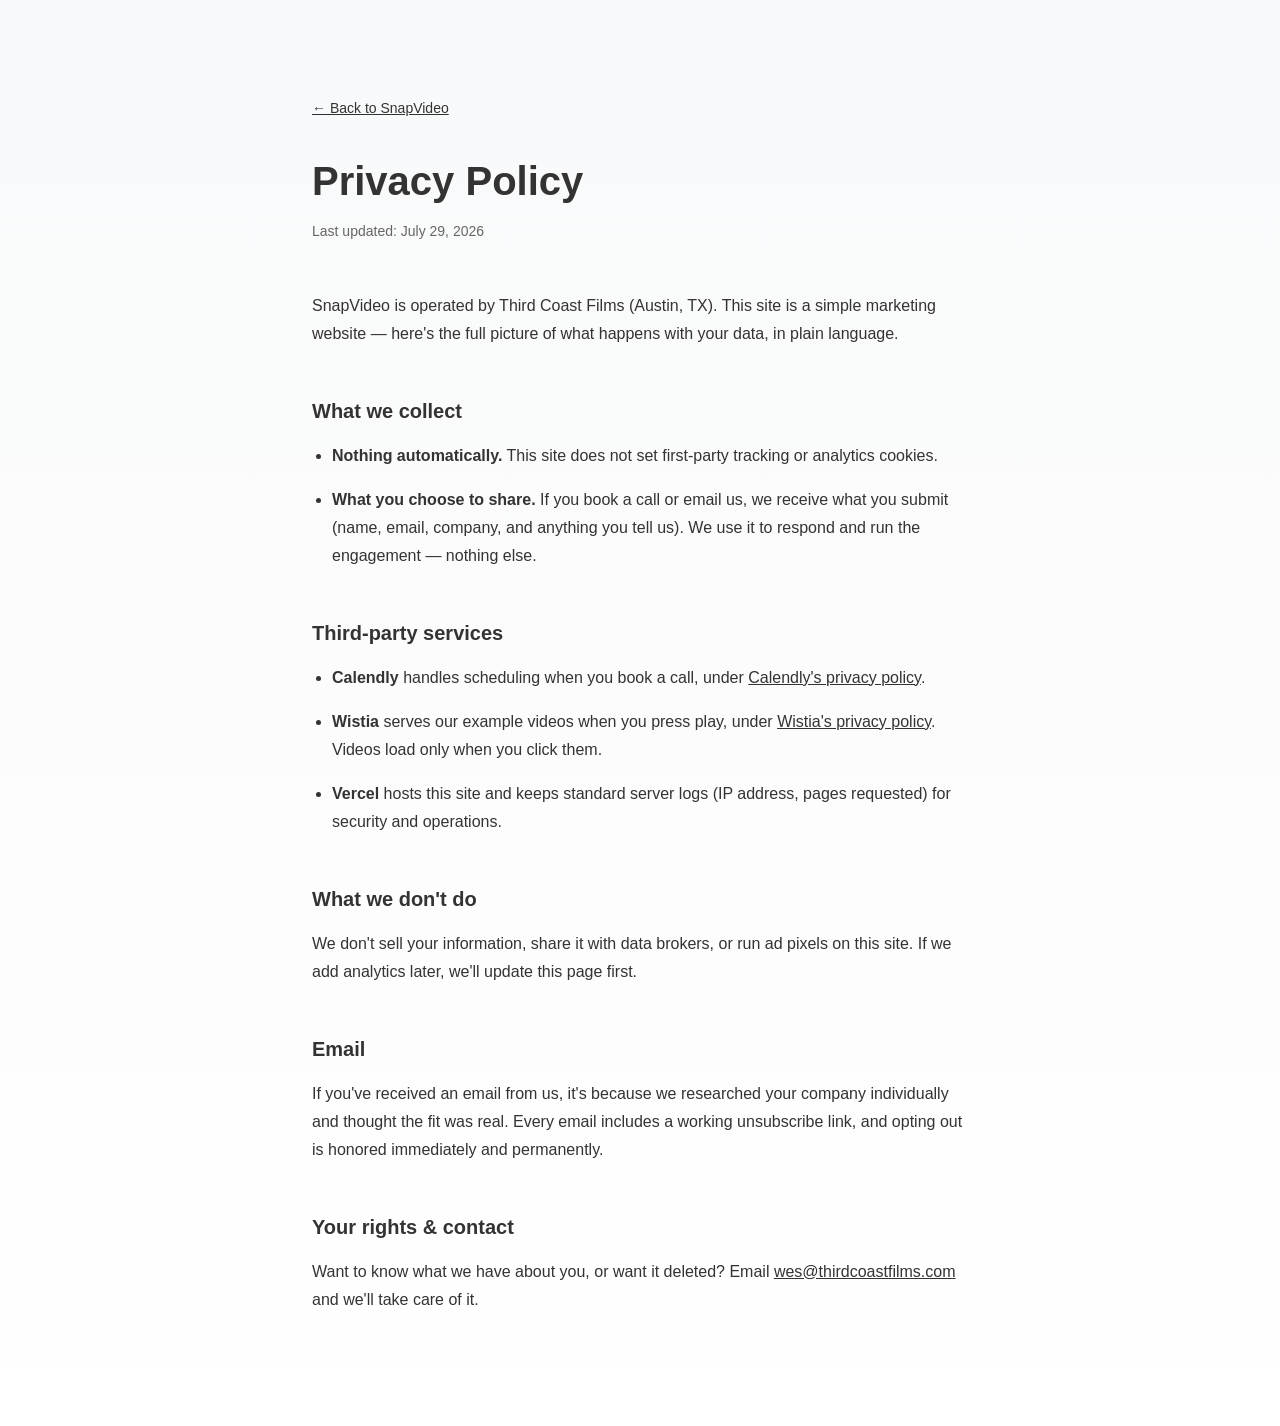
==== privacy.html @ 105d9a98 "Week-2: hero proof, poster-grid examples, pricing architecture, legal pages - Hero: new headline ('T" ====
<!DOCTYPE html>
<html lang="en">
<head>
  <meta charset="UTF-8">
  <meta name="viewport" content="width=device-width, initial-scale=1.0">
  <title>Privacy Policy — SnapVideo</title>
  <meta name="robots" content="noindex">
  <link rel="icon" href="images/favicon.svg" type="image/svg+xml">
  <link rel="stylesheet" href="css/reset.css">
  <link rel="stylesheet" href="css/variables.css">
  <link rel="stylesheet" href="css/layout.css">
  <link rel="stylesheet" href="css/components.css">
  <style>
    .legal-page { max-width: 720px; margin: 0 auto; padding: var(--space-3xl) var(--space-lg); }
    .legal-page h1 { font-size: var(--font-size-3xl); margin-bottom: var(--space-xs); }
    .legal-page .updated { color: var(--color-text-light); font-size: var(--font-size-sm); margin-bottom: var(--space-xl); }
    .legal-page h2 { font-size: var(--font-size-lg); margin: var(--space-xl) 0 var(--space-sm); }
    .legal-page p, .legal-page li { color: var(--color-text); line-height: var(--line-height-relaxed); margin-bottom: var(--space-sm); }
    .legal-page ul { padding-left: 1.25rem; list-style: disc; }
    .legal-page a { text-decoration: underline; }
    .legal-back { display: inline-block; margin-bottom: var(--space-lg); font-size: var(--font-size-sm); }
  </style>
</head>
<body>
  <main class="legal-page">
    <a href="/" class="legal-back">&larr; Back to SnapVideo</a>
    <h1>Privacy Policy</h1>
    <p class="updated">Last updated: July 29, 2026</p>

    <p>SnapVideo is operated by Third Coast Films (Austin, TX). This site is a simple marketing website — here's the full picture of what happens with your data, in plain language.</p>

    <h2>What we collect</h2>
    <ul>
      <li><strong>Nothing automatically.</strong> This site does not set first-party tracking or analytics cookies.</li>
      <li><strong>What you choose to share.</strong> If you book a call or email us, we receive what you submit (name, email, company, and anything you tell us). We use it to respond and run the engagement — nothing else.</li>
    </ul>

    <h2>Third-party services</h2>
    <ul>
      <li><strong>Calendly</strong> handles scheduling when you book a call, under <a href="https://calendly.com/privacy" target="_blank" rel="noopener">Calendly's privacy policy</a>.</li>
      <li><strong>Wistia</strong> serves our example videos when you press play, under <a href="https://wistia.com/privacy" target="_blank" rel="noopener">Wistia's privacy policy</a>. Videos load only when you click them.</li>
      <li><strong>Vercel</strong> hosts this site and keeps standard server logs (IP address, pages requested) for security and operations.</li>
    </ul>

    <h2>What we don't do</h2>
    <p>We don't sell your information, share it with data brokers, or run ad pixels on this site. If we add analytics later, we'll update this page first.</p>

    <h2>Email</h2>
    <p>If you've received an email from us, it's because we researched your company individually and thought the fit was real. Every email includes a working unsubscribe link, and opting out is honored immediately and permanently.</p>

    <h2>Your rights &amp; contact</h2>
    <p>Want to know what we have about you, or want it deleted? Email <a href="mailto:wes@thirdcoastfilms.com">wes@thirdcoastfilms.com</a> and we'll take care of it.</p>
  </main>
</body>
</html>
---- css/variables.css ----
/* CSS Custom Properties (Variables) */
:root {
  /* Colors */
  --color-primary: #30312c;
  --color-text: #333333;
  --color-text-light: #666666;
  --color-bg: #ffffff;
  --color-bg-light: #f8f8f8;
  --color-border: #e0e0e0;

  /* Accent Colors (for flip cards) */
  --color-pink: #ffd6e8;
  --color-yellow: #fff4cc;
  --color-lavender: #e6d5ff;
  --color-green: #d5ffe6;

  /* Spacing */
  --space-xs: 0.5rem;    /* 8px */
  --space-sm: 1rem;      /* 16px */
  --space-md: 1.5rem;    /* 24px */
  --space-lg: 2rem;      /* 32px */
  --space-xl: 3rem;      /* 48px */
  --space-2xl: 4rem;     /* 64px */
  --space-3xl: 6rem;     /* 96px */
  --space-4xl: 8rem;     /* 128px */

  /* Typography */
  --font-family: Arial, 'Helvetica Neue', Helvetica, sans-serif;

  --font-size-sm: 0.875rem;   /* 14px */
  --font-size-base: 1rem;     /* 16px */
  --font-size-md: 1.125rem;   /* 18px */
  --font-size-lg: 1.25rem;    /* 20px */
  --font-size-xl: 1.5rem;     /* 24px */
  --font-size-2xl: 2rem;      /* 32px */
  --font-size-3xl: 2.5rem;    /* 40px */
  --font-size-4xl: 3.5rem;    /* 56px */
  --font-size-5xl: 5rem;      /* 80px */

  --font-weight-normal: 400;
  --font-weight-medium: 500;
  --font-weight-bold: 700;
  --font-weight-black: 900;

  --line-height-tight: 1.1;
  --line-height-normal: 1.5;
  --line-height-relaxed: 1.75;

  /* Layout */
  --container-max-width: 1280px;
  --container-padding: var(--space-lg);

  /* Border Radius */
  --radius-sm: 4px;
  --radius-md: 8px;
  --radius-lg: 12px;
  --radius-xl: 16px;
  --radius-full: 100px;

  /* Shadows */
  --shadow-sm: 0 1px 2px 0 rgba(0, 0, 0, 0.05);
  --shadow-md: 0 4px 6px -1px rgba(0, 0, 0, 0.1);
  --shadow-lg: 0 10px 15px -3px rgba(0, 0, 0, 0.1);
  --shadow-xl: 0 20px 25px -5px rgba(0, 0, 0, 0.1);

  /* Transitions */
  --transition-fast: 150ms ease;
  --transition-base: 250ms ease;
  --transition-slow: 400ms ease;

  /* Z-index */
  --z-base: 1;
  --z-dropdown: 10;
  --z-sticky: 100;
  --z-nav: 200;
  --z-modal: 300;
}

/* Responsive Font Sizes */
@media (max-width: 768px) {
  :root {
    --font-size-4xl: 2.5rem;   /* 40px on mobile */
    --font-size-5xl: 3rem;     /* 48px on mobile */
  }
}
---- css/layout.css ----
/* Layout Styles */
body {
  font-family: var(--font-family);
  font-size: var(--font-size-base);
  color: var(--color-text);
  background: linear-gradient(180deg, #f8f9fa 0%, #ffffff 100%);
  min-height: 100vh;
}

/* Container */
.container {
  width: 100%;
  max-width: var(--container-max-width);
  margin: 0 auto;
  padding: 0 var(--container-padding);
}

/* Navigation */
.navbar {
  position: sticky;
  top: 0;
  z-index: var(--z-nav);
  background: rgba(255, 255, 255, 0.95);
  backdrop-filter: blur(10px);
  padding: var(--space-lg) 0;
  border-bottom: 1px solid rgba(0, 0, 0, 0.05);
}

.nav-wrapper {
  display: flex;
  align-items: center;
  justify-content: space-between;
  gap: var(--space-lg);
}

.logo {
  display: flex;
  align-items: center;
  gap: var(--space-sm);
  font-size: var(--font-size-xl);
  font-weight: var(--font-weight-bold);
  color: var(--color-primary);
}

.logo img {
  width: auto;
  height: 30px;
}

.nav-menu {
  display: flex;
  align-items: center;
  gap: var(--space-lg);
}

.nav-link {
  font-size: var(--font-size-base);
  font-weight: var(--font-weight-bold);
  color: var(--color-text);
  transition: color var(--transition-base);
}

.nav-link:hover {
  color: var(--color-primary);
}

.mobile-menu-toggle {
  display: none;
  flex-direction: column;
  gap: 5px;
  width: 30px;
  height: 24px;
}

.mobile-menu-toggle span {
  display: block;
  width: 100%;
  height: 3px;
  background: var(--color-primary);
  border-radius: 2px;
  transition: all var(--transition-base);
}

/* Hero */
.hero {
  padding: var(--space-4xl) 0;
  text-align: center;
  position: relative;
  overflow: hidden;
}

.perspective-grid {
  position: absolute;
  top: 0;
  left: 0;
  width: 100%;
  height: 100%;
  pointer-events: none;
  z-index: 0;
}

.hero-content {
  position: relative;
  z-index: 1;
  max-width: 1040px;
  margin: 0 auto;
  position: relative;
  z-index: 1;
}

.hero-title {
  font-size: var(--font-size-5xl);
  font-weight: var(--font-weight-black);
  line-height: var(--line-height-tight);
  margin-bottom: var(--space-lg);
  color: var(--color-primary);
}

.hero-subtitle {
  font-size: var(--font-size-lg);
  font-weight: var(--font-weight-medium);
  line-height: var(--line-height-relaxed);
  margin-bottom: var(--space-2xl);
  max-width: 873px;
  margin-left: auto;
  margin-right: auto;
  color: var(--color-text);
}

/* Clients */
.clients {
  padding: var(--space-3xl) 0;
  overflow: hidden;
}

.clients-heading {
  text-align: center;
  font-size: var(--font-size-sm);
  font-weight: var(--font-weight-bold);
  letter-spacing: 0.05em;
  color: var(--color-text-light);
  margin-bottom: var(--space-2xl);
}

.clients-wrapper {
  overflow: hidden;
  -webkit-mask-image: linear-gradient(to right, transparent, black 10%, black 90%, transparent);
  mask-image: linear-gradient(to right, transparent, black 10%, black 90%, transparent);
}

.clients-scroll {
  display: flex;
  width: fit-content;
}

.clients-track {
  display: flex;
  align-items: center;
  gap: 4rem;
  padding: var(--space-lg) 0;
  flex-shrink: 0;
}

.clients-track img {
  height: 40px;
  width: auto;
  max-width: 160px;
  min-width: 80px;
  object-fit: contain;
  opacity: 0.9;
  transition: opacity var(--transition-base);
  filter: grayscale(100%) brightness(0);
  flex-shrink: 0;
  margin: 0 2rem;
  display: inline-block;
}

.clients-track img:hover {
  opacity: 1;
  filter: grayscale(0%);
}

/* Portfolio */
.portfolio {
  padding: var(--space-3xl) 0;
}

.section-title {
  font-size: var(--font-size-3xl);
  font-weight: var(--font-weight-black);
  text-align: center;
  margin-bottom: var(--space-lg);
  color: var(--color-primary);
  position: relative;
  padding-bottom: 20px;
}

.section-title::after {
  content: '';
  position: absolute;
  bottom: 0;
  left: 50%;
  transform: translateX(-50%);
  width: 60px;
  height: 4px;
  background: linear-gradient(90deg, #22c55e 0%, #16a34a 100%);
  border-radius: 2px;
}

.section-subtitle {
  font-size: var(--font-size-lg);
  text-align: center;
  margin-bottom: var(--space-2xl);
  max-width: 800px;
  margin-left: auto;
  margin-right: auto;
  color: var(--color-text);
}

/* How It Works */
.how-it-works {
  padding: var(--space-3xl) 0;
}

.process-tabs {
  max-width: 1000px;
  margin: var(--space-3xl) auto 0;
}

.tab-buttons {
  display: grid;
  grid-template-columns: repeat(3, 1fr);
  gap: var(--space-lg);
  margin-bottom: var(--space-2xl);
}

.tab-button {
  display: flex;
  flex-direction: column;
  align-items: center;
  gap: var(--space-sm);
  padding: var(--space-xl);
  background: white;
  border: 3px solid var(--color-border);
  border-radius: var(--radius-xl);
  cursor: pointer;
  transition: all var(--transition-base);
  position: relative;
  overflow: hidden;
}

.tab-button::before {
  content: '';
  position: absolute;
  top: 0;
  left: 0;
  right: 0;
  bottom: 0;
  background: linear-gradient(135deg, rgba(48, 49, 44, 0.05), rgba(48, 49, 44, 0.15));
  opacity: 0;
  transition: opacity var(--transition-base);
}

.tab-button:hover::before {
  opacity: 1;
}

.tab-button:hover {
  transform: translateY(-4px);
  box-shadow: 0 8px 24px rgba(48, 49, 44, 0.15);
  border-color: var(--color-primary);
}

.tab-button.active {
  background: linear-gradient(135deg, var(--color-primary), #43464d);
  border-color: var(--color-primary);
  box-shadow: 0 8px 24px rgba(48, 49, 44, 0.25), 0 0 40px rgba(48, 49, 44, 0.2);
}

.tab-button.active .tab-number,
.tab-button.active .tab-label {
  color: white;
}

.tab-number {
  width: 48px;
  height: 48px;
  display: flex;
  align-items: center;
  justify-content: center;
  background: var(--color-bg-light);
  border-radius: 50%;
  font-size: var(--font-size-2xl);
  font-weight: var(--font-weight-black);
  color: var(--color-primary);
  transition: all var(--transition-base);
}

.tab-button.active .tab-number {
  background: rgba(255, 255, 255, 0.2);
}

.tab-label {
  font-size: var(--font-size-lg);
  font-weight: var(--font-weight-bold);
  color: var(--color-text);
  transition: color var(--transition-base);
  text-align: center;
}

.tab-content-wrapper {
  background: white;
  border-radius: var(--radius-xl);
  padding: var(--space-2xl);
  min-height: 200px;
  box-shadow: var(--shadow-md);
}

.tab-content {
  display: none;
  animation: fadeIn 0.4s ease;
}

.tab-content.active {
  display: block;
}

.tab-content h3 {
  font-size: var(--font-size-2xl);
  font-weight: var(--font-weight-black);
  color: var(--color-primary);
  margin-bottom: var(--space-md);
}

.tab-content p {
  font-size: var(--font-size-lg);
  line-height: var(--line-height-relaxed);
  color: var(--color-text);
}

@media (max-width: 768px) {
  .tab-buttons {
    grid-template-columns: 1fr;
  }

  .tab-button {
    flex-direction: row;
    justify-content: flex-start;
  }
}

/* Why Choose */
.why-choose {
  padding: var(--space-3xl) 0;
  background: var(--color-bg-light);
}

.flip-cards {
  display: grid;
  grid-template-columns: repeat(auto-fit, minmax(280px, 1fr));
  gap: var(--space-lg);
  max-width: 1100px;
  margin: var(--space-2xl) auto 0;
}

/* Pricing */
.pricing {
  padding: var(--space-3xl) 0;
}

.pricing-grid {
  display: grid;
  grid-template-columns: repeat(auto-fit, minmax(320px, 1fr));
  gap: var(--space-lg);
  max-width: 1200px;
  margin: var(--space-2xl) auto 0;
}

/* FAQ */
.faq {
  padding: var(--space-3xl) 0;
  background: var(--color-bg-light);
}

.faq-wrapper {
  display: grid;
  grid-template-columns: 1fr 2fr;
  gap: var(--space-3xl);
  max-width: 1200px;
  margin: 0 auto;
}

.faq-list {
  display: flex;
  flex-direction: column;
  gap: var(--space-sm);
}

/* Footer */
.footer {
  padding: var(--space-2xl) 0;
  background: var(--color-primary);
  color: white;
}

.footer-wrapper {
  display: grid;
  grid-template-columns: 1fr 2fr 1fr;
  gap: var(--space-2xl);
  align-items: center;
}

.footer-brand .logo {
  color: white;
  font-size: var(--font-size-2xl);
}

.footer-nav {
  display: flex;
  justify-content: center;
  gap: var(--space-lg);
  flex-wrap: wrap;
}

.footer-nav a {
  font-weight: var(--font-weight-medium);
  transition: opacity var(--transition-base);
}

.footer-nav a:hover {
  opacity: 0.7;
}

.footer-social {
  display: flex;
  justify-content: flex-end;
  gap: var(--space-md);
}

.footer-social a {
  width: 40px;
  height: 40px;
  display: flex;
  align-items: center;
  justify-content: center;
  border-radius: 50%;
  background: rgba(255, 255, 255, 0.1);
  transition: all var(--transition-base);
}

.footer-social a:hover {
  background: rgba(255, 255, 255, 0.2);
  transform: translateY(-2px);
}

/* Responsive Design */
@media (max-width: 1024px) {
  .faq-wrapper {
    grid-template-columns: 1fr;
  }

  .footer-wrapper {
    grid-template-columns: 1fr;
    text-align: center;
  }

  .footer-nav,
  .footer-social {
    justify-content: center;
  }
}

@media (max-width: 768px) {
  .nav-menu {
    position: fixed;
    top: 80px;
    left: 0;
    right: 0;
    background: white;
    flex-direction: column;
    padding: var(--space-lg);
    box-shadow: var(--shadow-lg);
    transform: translateY(-100%);
    opacity: 0;
    visibility: hidden;
    transition: all var(--transition-base);
  }

  .nav-menu.active {
    transform: translateY(0);
    opacity: 1;
    visibility: visible;
  }

  .mobile-menu-toggle {
    display: flex;
  }

  .mobile-menu-toggle.active span:nth-child(1) {
    transform: translateY(8px) rotate(45deg);
  }

  .mobile-menu-toggle.active span:nth-child(2) {
    opacity: 0;
  }

  .mobile-menu-toggle.active span:nth-child(3) {
    transform: translateY(-8px) rotate(-45deg);
  }

  .hero-title {
    font-size: var(--font-size-4xl);
  }

  .hero-subtitle {
    font-size: var(--font-size-base);
  }

  .flip-cards {
    grid-template-columns: 1fr;
  }

  .pricing-grid {
    grid-template-columns: 1fr;
  }
}
---- css/components.css ----
/* Component Styles */

/* Buttons */
.btn {
  display: inline-block;
  padding: 12px 32px;
  font-size: var(--font-size-lg);
  font-weight: var(--font-weight-medium);
  text-align: center;
  border-radius: var(--radius-full);
  transition: all var(--transition-base);
  cursor: pointer;
}

.btn-primary {
  background: var(--color-primary);
  color: white;
  border: 2px solid transparent;
}

.btn-primary:hover {
  transform: translateY(-3px);
  box-shadow: var(--shadow-lg);
  border-color: #22c55e;
}

.btn-secondary {
  background: transparent;
  color: var(--color-primary);
  border: 2px solid var(--color-primary);
}

.btn-secondary:hover {
  background: var(--color-primary);
  color: white;
  border-color: #22c55e;
  transform: translateY(-3px);
}

.btn-tertiary {
  background: var(--color-primary);
  color: white;
  font-size: var(--font-size-base);
  padding: 10px 24px;
}

.btn-tertiary:hover {
  background: #43464d;
  transform: translateY(-2px);
}

.btn-large {
  padding: 16px 40px;
  font-size: var(--font-size-xl);
}

/* Video Carousel */
.splide {
  margin-top: var(--space-2xl);
  padding: var(--space-lg) 0;
}

.splide__slide {
  display: flex;
  align-items: center;
  justify-content: center;
  width: auto !important;
}

.splide__slide:has(.video-horizontal) {
  min-width: 1000px;
}

.video-wrapper {
  width: 100%;
  max-width: 320px;
  border-radius: var(--radius-lg);
  overflow: hidden;
  box-shadow: var(--shadow-lg);
  opacity: 0.4;
  transform: scale(0.85);
  transition: all var(--transition-slow);
}

.video-wrapper.video-vertical {
  max-width: 320px;
}

.video-wrapper.video-horizontal {
  max-width: none !important;
  width: 900px !important;
  max-height: 506px;
}

.splide__slide.is-active .video-wrapper {
  opacity: 1;
  transform: scale(1);
  box-shadow: var(--shadow-xl);
}

.splide__slide.is-active .video-wrapper.video-horizontal {
  transform: scale(1.1);
}

.video-wrapper:hover {
  opacity: 1;
}

.video-wrapper iframe {
  width: 100%;
  aspect-ratio: 9 / 16;
}

.video-horizontal iframe {
  aspect-ratio: 16 / 9;
}

/* Splide Arrows */
.splide__arrow {
  position: absolute;
  top: 50%;
  transform: translateY(-50%);
  background: white;
  border: 2px solid var(--color-border);
  width: 50px;
  height: 50px;
  border-radius: 50%;
  display: flex;
  align-items: center;
  justify-content: center;
  transition: all var(--transition-base);
  opacity: 1;
  z-index: 2;
}

.splide__arrow--prev {
  left: 2rem;
}

.splide__arrow--next {
  right: 2rem;
}

.splide__arrow:hover {
  background: var(--color-primary);
  border-color: var(--color-primary);
  transform: scale(1.1);
}

.splide__arrow:hover svg {
  fill: white;
}

.splide__arrow svg {
  width: 24px;
  height: 24px;
  fill: var(--color-primary);
}

.splide__arrow:disabled {
  opacity: 0.3;
  cursor: not-allowed;
}

/* Responsive arrow positioning */
@media (max-width: 768px) {
  .splide__arrow--prev {
    left: 1rem;
  }

  .splide__arrow--next {
    right: 1rem;
  }

  .splide__arrow {
    width: 40px;
    height: 40px;
  }

  .splide__arrow svg {
    width: 20px;
    height: 20px;
  }
}

/* Accordion */
.accordion-item {
  border: 2px solid var(--color-border);
  border-radius: var(--radius-lg);
  margin-bottom: var(--space-md);
  overflow: hidden;
  background: white;
}

.accordion-header {
  width: 100%;
  display: flex;
  align-items: center;
  gap: var(--space-md);
  padding: var(--space-lg) var(--space-xl);
  font-size: var(--font-size-xl);
  font-weight: var(--font-weight-bold);
  text-align: left;
  background: white;
  cursor: pointer;
  transition: background var(--transition-base);
}

.accordion-header:hover {
  background: var(--color-bg-light);
}

.accordion-number {
  color: var(--color-text-light);
  font-weight: var(--font-weight-black);
}

.accordion-title {
  flex: 1;
}

.accordion-icon {
  font-size: var(--font-size-2xl);
  font-weight: var(--font-weight-normal);
  color: var(--color-text-light);
  transition: transform var(--transition-base);
}

.accordion-header[aria-expanded="true"] .accordion-icon {
  transform: rotate(45deg);
}

.accordion-content {
  max-height: 0;
  overflow: hidden;
  transition: max-height var(--transition-slow);
}

.accordion-content.active {
  max-height: 500px;
}

.accordion-content p {
  padding: 0 var(--space-xl) var(--space-lg);
  color: var(--color-text);
  line-height: var(--line-height-relaxed);
}

/* Flip Cards */
.flip-card {
  perspective: 1000px;
  height: 320px;
  cursor: pointer;
}

.flip-card-inner {
  position: relative;
  width: 100%;
  height: 100%;
  transition: transform var(--transition-slow);
  transform-style: preserve-3d;
}

.flip-card:hover .flip-card-inner,
.flip-card.flipped .flip-card-inner {
  transform: rotateY(180deg);
}

.flip-card-front,
.flip-card-back {
  position: absolute;
  width: 100%;
  height: 100%;
  backface-visibility: hidden;
  border-radius: var(--radius-xl);
  display: flex;
  flex-direction: column;
  align-items: center;
  justify-content: center;
  padding: var(--space-xl);
  box-shadow: var(--shadow-lg);
}

.flip-card-front {
  background: white;
}

.flip-card-front img {
  width: 120px;
  height: auto;
}

.flip-card-back {
  background: white;
  transform: rotateY(180deg);
  text-align: center;
}

.flip-card-back h3 {
  font-size: var(--font-size-xl);
  font-weight: var(--font-weight-bold);
  margin-bottom: var(--space-md);
  color: var(--color-primary);
}

.flip-card-back p {
  font-size: var(--font-size-base);
  line-height: var(--line-height-relaxed);
  color: var(--color-text);
}

/* Flip Card Color Variants */
.flip-card-pink .flip-card-front {
  background: var(--color-pink);
}

.flip-card-yellow .flip-card-front {
  background: var(--color-yellow);
}

.flip-card-lavender .flip-card-front {
  background: var(--color-lavender);
}

.flip-card-green .flip-card-front {
  background: var(--color-green);
}

/* Pricing Cards */
.pricing-card {
  position: relative;
  background: white;
  border: 2px solid var(--color-border);
  border-radius: var(--radius-xl);
  padding: var(--space-2xl);
  display: flex;
  flex-direction: column;
  gap: var(--space-lg);
  transition: all var(--transition-base);
  position: relative;
}

.pricing-card:hover {
  transform: translateY(-8px);
  box-shadow: var(--shadow-xl);
  border-color: #22c55e;
}

.pricing-card-popular {
  border-color: var(--color-primary);
  border-width: 3px;
}

.pricing-badge {
  position: absolute;
  top: -12px;
  left: 50%;
  transform: translateX(-50%);
  background: linear-gradient(90deg, #22c55e 0%, #16a34a 100%);
  color: white;
  padding: 6px 20px;
  border-radius: var(--radius-full);
  font-size: var(--font-size-sm);
  font-weight: var(--font-weight-bold);
  box-shadow: 0 4px 12px rgba(34, 197, 94, 0.3);
}

.pricing-header {
  text-align: center;
  padding-bottom: var(--space-lg);
  border-bottom: 2px solid var(--color-border);
}

.pricing-name {
  font-size: var(--font-size-2xl);
  font-weight: var(--font-weight-black);
  margin-bottom: var(--space-sm);
  color: var(--color-primary);
}

.pricing-price {
  font-size: var(--font-size-2xl);
  font-weight: var(--font-weight-bold);
  color: var(--color-text-light);
  margin-bottom: var(--space-sm);
}

.pricing-description {
  font-size: var(--font-size-base);
  color: var(--color-text);
}

.pricing-features {
  display: flex;
  flex-direction: column;
  gap: var(--space-sm);
}

.pricing-features li {
  font-size: var(--font-size-base);
  padding-left: var(--space-lg);
  position: relative;
}

.pricing-features li::before {
  content: '✓';
  position: absolute;
  left: 0;
  color: var(--color-primary);
  font-weight: var(--font-weight-bold);
}

.feature-disabled::before {
  content: '✗';
  color: var(--color-text-light);
}

.feature-disabled {
  color: var(--color-text-light);
}

.pricing-includes {
  display: flex;
  flex-direction: column;
  gap: var(--space-sm);
  flex: 1;
}

.pricing-includes li {
  font-size: var(--font-size-base);
  padding-left: var(--space-lg);
  position: relative;
}

.pricing-includes li::before {
  content: '→';
  position: absolute;
  left: 0;
  color: var(--color-primary);
}

/* Pricing Subsections */
.pricing-subsection {
  text-align: center;
  margin-top: var(--space-2xl);
  margin-bottom: var(--space-lg);
}

.pricing-subsection-subscriptions {
  margin-top: var(--space-3xl);
  padding-top: var(--space-2xl);
  border-top: 1px solid var(--color-border);
}

.pricing-label {
  font-size: var(--font-size-sm);
  text-transform: uppercase;
  letter-spacing: 2px;
  color: var(--color-text-muted);
  margin-bottom: var(--space-xs);
}

.pricing-subsection-title {
  font-size: var(--font-size-2xl);
  font-weight: var(--font-weight-bold);
  color: var(--color-primary);
  margin-bottom: var(--space-sm);
}

.pricing-subsection-desc {
  color: var(--color-text-muted);
  max-width: 600px;
  margin: 0 auto;
}

/* One-Time Pricing Cards */
.pricing-card-onetime .pricing-price-onetime {
  color: #2563eb;
}

.pricing-card-onetime.pricing-card-popular {
  border-color: #2563eb;
}

.pricing-card-onetime.pricing-card-popular .pricing-badge {
  background: #2563eb;
}

.pricing-delivery {
  font-weight: var(--font-weight-semibold);
  color: var(--color-primary);
  margin-top: auto;
  margin-bottom: var(--space-md);
  padding-top: var(--space-md);
  border-top: 1px solid var(--color-border);
}

/* FAQ */
.faq-header h2 {
  font-size: var(--font-size-3xl);
  font-weight: var(--font-weight-black);
  margin-bottom: var(--space-2xl);
  color: var(--color-primary);
}

.faq-cta {
  display: flex;
  flex-direction: column;
  align-items: center;
  gap: var(--space-md);
  text-align: center;
}

.faq-headshot {
  width: 100px;
  height: 100px;
  border-radius: 50%;
  object-fit: cover;
}

.faq-item {
  background: white;
  border: 2px solid var(--color-border);
  border-radius: var(--radius-lg);
  overflow: hidden;
}

.faq-item:not(:last-child) {
  margin-bottom: var(--space-sm);
}

.faq-question {
  width: 100%;
  display: flex;
  align-items: center;
  justify-content: space-between;
  gap: var(--space-md);
  padding: var(--space-lg) var(--space-xl);
  font-size: var(--font-size-base);
  font-weight: var(--font-weight-bold);
  text-align: left;
  background: white;
  cursor: pointer;
  transition: background var(--transition-base);
}

.faq-question:hover {
  background: var(--color-bg-light);
}

.faq-icon {
  font-size: var(--font-size-xl);
  color: var(--color-text-light);
  transition: transform var(--transition-base);
  flex-shrink: 0;
}

.faq-question[aria-expanded="true"] .faq-icon {
  transform: rotate(45deg);
}

.faq-answer {
  max-height: 0;
  overflow: hidden;
  transition: max-height var(--transition-slow);
}

.faq-answer.active {
  max-height: 300px;
}

.faq-answer p {
  padding: 0 var(--space-xl) var(--space-lg);
  color: var(--color-text);
  line-height: var(--line-height-relaxed);
}

/* Responsive Adjustments */
@media (max-width: 768px) {
  .flip-card {
    height: 280px;
  }

  .flip-card-front img {
    width: 80px;
  }

  .pricing-card {
    padding: var(--space-lg);
  }
}

/* --- Week-1 additions (2026-07-29) --- */

/* Hero CTA promise microcopy */
.hero-cta-note {
  margin-top: var(--space-sm);
  font-size: var(--font-size-sm);
  color: var(--color-text-light);
  max-width: 460px;
  margin-left: auto;
  margin-right: auto;
}

/* Webflow testimonial + Third Coast attribution under the logo wall */
.testimonial-band {
  margin: var(--space-2xl) auto 0;
  max-width: 760px;
  text-align: center;
}

.testimonial-band blockquote {
  font-size: var(--font-size-xl);
  font-weight: var(--font-weight-bold);
  line-height: 1.4;
  color: var(--color-primary);
}

.testimonial-band figcaption {
  margin-top: var(--space-sm);
  font-size: var(--font-size-sm);
  color: var(--color-text-light);
}

.studio-attribution {
  margin-top: var(--space-md);
  font-size: var(--font-size-sm);
  color: var(--color-text-light);
}

.studio-attribution a {
  color: var(--color-primary);
  text-decoration: underline;
}

/* Honest caption under the project-brief mockup.
   .content-visual is a centered flex row, so the caption must force a wrap
   onto its own line below the mockup card. */
.content-panel[data-content="1"] .content-visual {
  flex-wrap: wrap;
}

.mockup-caption {
  flex-basis: 100%;
  margin-top: var(--space-sm);
  font-size: var(--font-size-sm);
  color: var(--color-text-light);
  text-align: center;
}

/* Links inside pricing feature lists (ScriptHooks) */
.pricing-includes a {
  color: inherit;
  text-decoration: underline;
}

/* Footer attribution + legal */
.footer-legal {
  margin-top: var(--space-lg);
  padding-top: var(--space-md);
  border-top: 1px solid rgba(255, 255, 255, 0.15);
  text-align: center;
  font-size: var(--font-size-sm);
  opacity: 0.75;
}

.footer-legal p {
  margin: 4px 0;
}

.footer-legal a {
  color: inherit;
  text-decoration: underline;
}

/* --- Week-2 additions (2026-07-29) --- */

/* Hero showreel button */
.hero-reel {
  position: relative;
  display: block;
  margin: var(--space-lg) auto 0;
  padding: 0;
  border: none;
  background: none;
  width: min(420px, 90%);
  border-radius: var(--radius-lg);
  overflow: hidden;
  box-shadow: var(--shadow-lg);
  transition: transform var(--transition-base), box-shadow var(--transition-base);
}

.hero-reel:hover {
  transform: translateY(-2px);
  box-shadow: var(--shadow-xl);
}

.hero-reel img {
  display: block;
  width: 100%;
  aspect-ratio: 16 / 9;
  object-fit: cover;
}

.hero-reel-play {
  position: absolute;
  top: 50%;
  left: 50%;
  transform: translate(-50%, -50%);
  width: 64px;
  height: 64px;
  border-radius: 50%;
  background: rgba(255, 255, 255, 0.92);
  color: var(--color-primary);
  font-size: 22px;
  display: flex;
  align-items: center;
  justify-content: center;
  padding-left: 5px;
}

.hero-reel-label {
  position: absolute;
  left: 12px;
  bottom: 12px;
  background: rgba(0, 0, 0, 0.65);
  color: #fff;
  font-size: var(--font-size-sm);
  font-weight: var(--font-weight-medium);
  padding: 4px 12px;
  border-radius: var(--radius-full);
}

/* Examples poster grids */
.examples-grid {
  display: grid;
  gap: var(--space-md);
  margin-top: var(--space-lg);
}

.examples-grid-h { grid-template-columns: repeat(3, minmax(0, 1fr)); }
.examples-grid-h2 { grid-template-columns: repeat(2, minmax(0, 1fr)); max-width: 720px; margin-left: auto; margin-right: auto; }
.examples-grid-v { grid-template-columns: repeat(3, minmax(0, 1fr)); max-width: 760px; margin-left: auto; margin-right: auto; }

.example-card { margin: 0; }

.example-thumb {
  position: relative;
  border-radius: var(--radius-lg);
  overflow: hidden;
  background: var(--color-bg-light);
  box-shadow: var(--shadow-md);
  transition: transform var(--transition-base), box-shadow var(--transition-base);
}

.example-card:hover .example-thumb {
  transform: translateY(-3px);
  box-shadow: var(--shadow-lg);
}

.example-thumb img {
  display: block;
  width: 100%;
  height: 100%;
  object-fit: cover;
}

.thumb-h { aspect-ratio: 16 / 9; }
.thumb-v { aspect-ratio: 9 / 16; }

.example-play {
  position: absolute;
  top: 50%;
  left: 50%;
  transform: translate(-50%, -50%);
  width: 48px;
  height: 48px;
  border-radius: 50%;
  background: rgba(255, 255, 255, 0.9);
  color: var(--color-primary);
  font-size: 16px;
  display: flex;
  align-items: center;
  justify-content: center;
  padding-left: 4px;
  opacity: 0.85;
  transition: opacity var(--transition-base);
}

.example-card:hover .example-play { opacity: 1; }

.example-card figcaption {
  margin-top: var(--space-xs);
  font-size: var(--font-size-sm);
  color: var(--color-text-light);
  text-align: center;
}

@media (max-width: 768px) {
  .examples-grid-h, .examples-grid-h2 { grid-template-columns: 1fr; }
  .examples-grid-v { grid-template-columns: repeat(3, minmax(0, 1fr)); gap: var(--space-sm); }
}

/* Video lightbox */
.lightbox-overlay {
  position: fixed;
  inset: 0;
  background: rgba(10, 10, 12, 0.88);
  z-index: var(--z-modal);
  display: flex;
  align-items: center;
  justify-content: center;
  padding: var(--space-lg);
}

.lightbox-frame {
  position: relative;
  width: 100%;
}

.lightbox-horizontal { max-width: 960px; }
.lightbox-vertical { max-width: 380px; }

.lightbox-frame iframe {
  display: block;
  width: 100%;
  border-radius: var(--radius-md);
  background: #000;
}

.lightbox-horizontal iframe { aspect-ratio: 16 / 9; }
.lightbox-vertical iframe { aspect-ratio: 9 / 16; }

.lightbox-close {
  position: absolute;
  top: -44px;
  right: 0;
  width: 36px;
  height: 36px;
  border: none;
  border-radius: 50%;
  background: rgba(255, 255, 255, 0.15);
  color: #fff;
  font-size: 22px;
  cursor: pointer;
  line-height: 1;
}

.lightbox-close:hover { background: rgba(255, 255, 255, 0.3); }

/* Pricing anchors, guarantees, badges */
.pricing-anchor {
  margin-top: var(--space-sm);
  font-size: var(--font-size-sm);
  color: var(--color-text-light);
  font-style: italic;
}

.pricing-guarantee {
  margin-top: var(--space-xs);
  font-size: 0.8125rem;
  color: var(--color-text-light);
}

.pricing-badge-start {
  background: var(--color-primary);
}
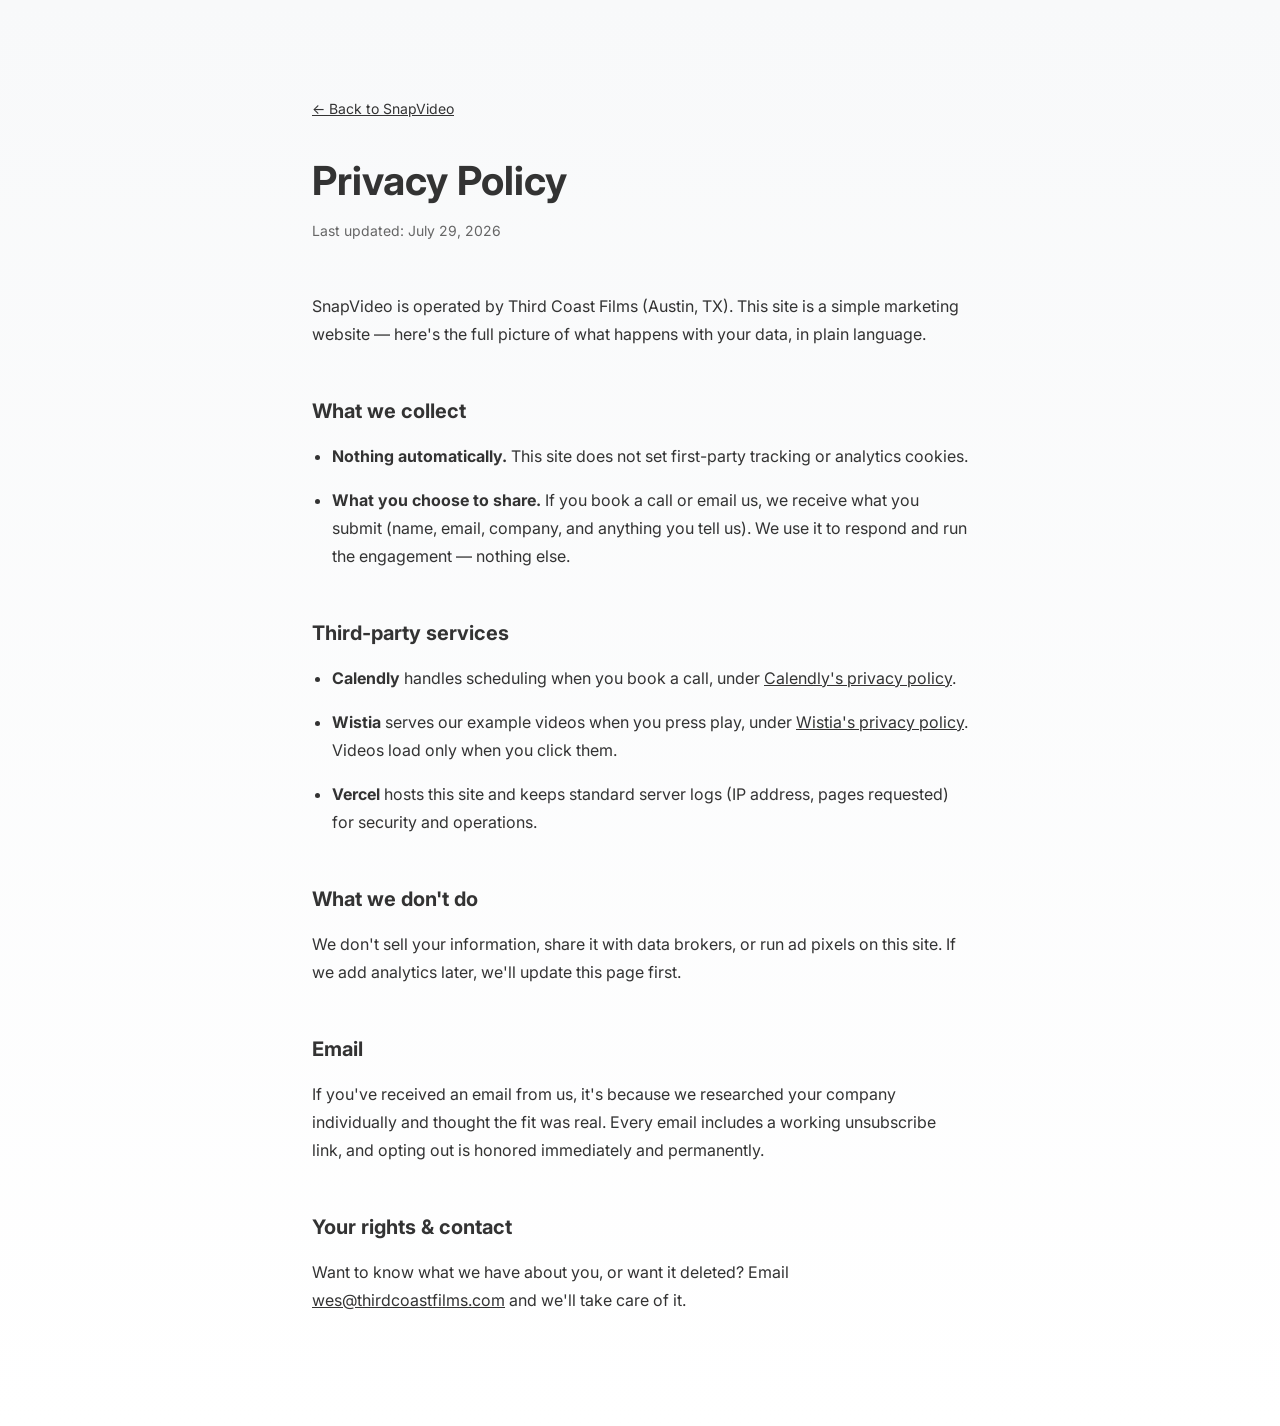
==== commit 9a4d6f7f: "Future of Video section: merge how-it-works + why-choose with editorial type (Avenir Next / Baskervi" ====
--- a/privacy.html
+++ b/privacy.html
@@ -6,6 +6,9 @@
   <title>Privacy Policy — SnapVideo</title>
   <meta name="robots" content="noindex">
   <link rel="icon" href="images/favicon.svg" type="image/svg+xml">
+  <link rel="preconnect" href="https://fonts.googleapis.com">
+  <link rel="preconnect" href="https://fonts.gstatic.com" crossorigin>
+  <link href="https://fonts.googleapis.com/css2?family=Inter:wght@400..900&family=Libre+Baskerville:ital@1&display=swap" rel="stylesheet">
   <link rel="stylesheet" href="css/reset.css">
   <link rel="stylesheet" href="css/variables.css">
   <link rel="stylesheet" href="css/layout.css">
--- a/css/variables.css
+++ b/css/variables.css
@@ -25,7 +25,9 @@
   --space-4xl: 8rem;     /* 128px */
 
   /* Typography */
-  --font-family: Arial, 'Helvetica Neue', Helvetica, sans-serif;
+  --font-family: 'Inter', 'Avenir Next', 'Segoe UI', Helvetica, sans-serif;
+  --font-display: 'Avenir Next', 'Avenir', 'Inter', 'Segoe UI', sans-serif;
+  --font-serif: 'Baskerville', 'Libre Baskerville', 'Times New Roman', serif;
 
   --font-size-sm: 0.875rem;   /* 14px */
   --font-size-base: 1rem;     /* 16px */
--- a/css/components.css
+++ b/css/components.css
@@ -865,3 +865,715 @@
 .pricing-badge-start {
   background: var(--color-primary);
 }
+
+/* --- Split dark hero (2026-07-29, Superside-style work mosaic) --- */
+
+.hero-split {
+  background: var(--color-primary);
+  text-align: left;
+  padding: 0;
+}
+
+.hero-grid {
+  display: grid;
+  grid-template-columns: 1.05fr 0.95fr;
+  gap: var(--space-2xl);
+  align-items: center;
+  min-height: 640px;
+  padding: var(--space-xl) 0;
+}
+
+.hero-split .hero-title {
+  color: #ffffff;
+  font-size: var(--font-size-4xl);
+  margin-bottom: var(--space-md);
+}
+
+.hero-accent {
+  color: #4ade80;
+}
+
+.hero-split .hero-subtitle {
+  color: rgba(255, 255, 255, 0.78);
+  font-size: var(--font-size-md);
+  font-weight: var(--font-weight-normal);
+  max-width: 520px;
+  margin-left: 0;
+  margin-right: 0;
+  margin-bottom: var(--space-lg);
+}
+
+.btn-hero {
+  display: inline-block;
+  background: #ffffff;
+  color: var(--color-primary);
+  font-weight: var(--font-weight-bold);
+  padding: 14px 32px;
+  border-radius: var(--radius-full);
+  transition: transform var(--transition-base), box-shadow var(--transition-base);
+}
+
+.btn-hero:hover {
+  transform: translateY(-2px);
+  box-shadow: 0 10px 30px rgba(0, 0, 0, 0.35);
+}
+
+.hero-split .hero-cta-note {
+  color: rgba(255, 255, 255, 0.55);
+  margin-left: 0;
+  margin-right: 0;
+  max-width: 420px;
+  text-align: left;
+}
+
+/* Mosaic: two vertically-scrolling columns of work tiles */
+.hero-mosaic {
+  position: relative;
+  display: grid;
+  grid-template-columns: 1fr 1fr;
+  gap: var(--space-md);
+  height: 640px;
+  overflow: hidden;
+}
+
+.hero-mosaic::before,
+.hero-mosaic::after {
+  content: "";
+  position: absolute;
+  left: 0;
+  right: 0;
+  height: 90px;
+  z-index: 2;
+  pointer-events: none;
+}
+
+.hero-mosaic::before {
+  top: 0;
+  background: linear-gradient(to bottom, var(--color-primary), rgba(48, 49, 44, 0));
+}
+
+.hero-mosaic::after {
+  bottom: 0;
+  background: linear-gradient(to top, var(--color-primary), rgba(48, 49, 44, 0));
+}
+
+.mosaic-track {
+  display: flex;
+  flex-direction: column;
+  gap: var(--space-md);
+  animation: mosaic-scroll 38s linear infinite;
+}
+
+.mosaic-col-down .mosaic-track {
+  animation-direction: reverse;
+  animation-duration: 46s;
+}
+
+.hero-mosaic:hover .mosaic-track {
+  animation-play-state: paused;
+}
+
+@keyframes mosaic-scroll {
+  from { transform: translateY(0); }
+  to   { transform: translateY(-50%); }
+}
+
+@media (prefers-reduced-motion: reduce) {
+  .mosaic-track { animation: none; }
+}
+
+.mosaic-tile {
+  margin: 0;
+  border-radius: var(--radius-lg);
+  overflow: hidden;
+  flex-shrink: 0;
+  box-shadow: 0 8px 24px rgba(0, 0, 0, 0.35);
+  transition: transform var(--transition-base);
+}
+
+.mosaic-tile:hover {
+  transform: scale(1.03);
+}
+
+.mosaic-tile img {
+  display: block;
+  width: 100%;
+  height: 100%;
+  object-fit: cover;
+}
+
+.mosaic-tile.tile-h { aspect-ratio: 16 / 10; }
+.mosaic-tile.tile-v { aspect-ratio: 9 / 14; }
+
+@media (max-width: 900px) {
+  .hero-grid {
+    grid-template-columns: 1fr;
+    min-height: 0;
+    padding: var(--space-2xl) 0 var(--space-xl);
+    gap: var(--space-xl);
+  }
+
+  .hero-split .hero-title { font-size: var(--font-size-3xl); }
+  .hero-mosaic { height: 360px; }
+}
+
+/* --- Work page (2026-07-29) --- */
+
+.work-hero {
+  position: relative;
+  height: 72vh;
+  min-height: 420px;
+  overflow: hidden;
+  background: var(--color-primary);
+}
+
+.work-hero video {
+  position: absolute;
+  inset: 0;
+  width: 100%;
+  height: 100%;
+  object-fit: cover;
+}
+
+.work-hero-overlay {
+  position: absolute;
+  inset: 0;
+  display: flex;
+  flex-direction: column;
+  justify-content: flex-end;
+  padding: var(--space-2xl);
+  background: linear-gradient(to top, rgba(10, 10, 12, 0.72), rgba(10, 10, 12, 0.05) 55%);
+}
+
+.work-hero-overlay h1 {
+  color: #fff;
+  font-size: var(--font-size-5xl);
+  font-weight: var(--font-weight-black);
+  line-height: var(--line-height-tight);
+}
+
+.work-hero-overlay p {
+  color: rgba(255, 255, 255, 0.85);
+  font-size: var(--font-size-md);
+  max-width: 560px;
+  margin-top: var(--space-sm);
+}
+
+/* Full-bleed two-column masonry */
+.work-grid {
+  display: grid;
+  grid-template-columns: 1fr 1fr;
+  gap: 6px;
+  padding: 6px;
+  background: var(--color-bg);
+}
+
+.work-col {
+  display: flex;
+  flex-direction: column;
+  gap: 6px;
+}
+
+.work-tile {
+  position: relative;
+  margin: 0;
+  overflow: hidden;
+  border-radius: var(--radius-sm);
+  background: var(--color-bg-light);
+}
+
+.work-tile img {
+  display: block;
+  width: 100%;
+  height: 100%;
+  object-fit: cover;
+  transition: transform 600ms ease;
+}
+
+.work-tile:hover img {
+  transform: scale(1.025);
+}
+
+.work-tile.tile-wide { aspect-ratio: 16 / 10; }
+.work-tile.tile-tall { aspect-ratio: 4 / 5; }
+
+.work-tile figcaption {
+  position: absolute;
+  inset: 0;
+  display: flex;
+  flex-direction: column;
+  justify-content: flex-end;
+  padding: var(--space-lg);
+  background: linear-gradient(to top, rgba(10, 10, 12, 0.68), rgba(10, 10, 12, 0) 45%);
+  pointer-events: none;
+}
+
+.work-client {
+  color: #fff;
+  font-size: var(--font-size-2xl);
+  font-weight: var(--font-weight-bold);
+  line-height: 1.2;
+}
+
+.work-tags {
+  color: rgba(255, 255, 255, 0.8);
+  font-size: var(--font-size-sm);
+  margin-top: 4px;
+}
+
+/* Work page CTA band */
+.work-cta {
+  background: var(--color-primary);
+  text-align: center;
+  padding: var(--space-3xl) var(--space-lg);
+  margin-top: 6px;
+}
+
+.work-cta h2 {
+  color: #fff;
+  font-size: var(--font-size-3xl);
+  font-weight: var(--font-weight-black);
+  margin-bottom: var(--space-lg);
+}
+
+.work-cta-note {
+  margin-top: var(--space-md);
+  color: rgba(255, 255, 255, 0.65);
+  font-size: var(--font-size-sm);
+}
+
+.work-cta-note a {
+  color: #4ade80;
+  text-decoration: underline;
+}
+
+.nav-link-active {
+  color: var(--color-primary);
+  font-weight: var(--font-weight-bold);
+}
+
+@media (max-width: 768px) {
+  .work-grid { grid-template-columns: 1fr; }
+  .work-hero { height: 52vh; }
+  .work-hero-overlay { padding: var(--space-lg); }
+  .work-hero-overlay h1 { font-size: var(--font-size-3xl); }
+  .work-client { font-size: var(--font-size-xl); }
+}
+
+/* --- Superside-inspired homepage sections (2026-07-29) --- */
+
+/* Stats band */
+.stats-band {
+  padding: var(--space-2xl) 0 var(--space-3xl);
+  background: var(--color-bg);
+}
+
+.stats-grid {
+  display: grid;
+  grid-template-columns: repeat(4, 1fr);
+  gap: var(--space-lg);
+  max-width: 980px;
+  margin: 0 auto;
+  text-align: center;
+}
+
+.stat-n {
+  font-size: var(--font-size-4xl);
+  font-weight: var(--font-weight-black);
+  color: var(--color-primary);
+  line-height: 1.1;
+}
+
+.stat-l {
+  margin-top: var(--space-xs);
+  font-size: var(--font-size-sm);
+  color: var(--color-text-light);
+}
+
+@media (max-width: 768px) {
+  .stats-grid { grid-template-columns: repeat(2, 1fr); gap: var(--space-xl) var(--space-md); }
+  .stat-n { font-size: var(--font-size-3xl); }
+}
+
+/* Comparison table (dark band) */
+.compare {
+  background: var(--color-primary);
+  padding: var(--space-3xl) 0;
+}
+
+.compare-label {
+  text-align: center;
+  font-size: var(--font-size-sm);
+  letter-spacing: 0.12em;
+  color: rgba(255, 255, 255, 0.55);
+  margin-bottom: var(--space-sm);
+}
+
+.compare-title {
+  text-align: center;
+  color: #fff;
+  font-size: var(--font-size-3xl);
+  font-weight: var(--font-weight-black);
+  margin-bottom: var(--space-2xl);
+}
+
+.compare-wrap {
+  overflow-x: auto;
+  -webkit-overflow-scrolling: touch;
+}
+
+.compare-table {
+  width: 100%;
+  min-width: 720px;
+  border-collapse: collapse;
+  color: rgba(255, 255, 255, 0.85);
+  font-size: var(--font-size-base);
+}
+
+.compare-table th,
+.compare-table td {
+  padding: 16px 18px;
+  text-align: center;
+  border-bottom: 1px solid rgba(255, 255, 255, 0.12);
+}
+
+.compare-table td:first-child {
+  text-align: left;
+  font-weight: var(--font-weight-medium);
+  color: #fff;
+}
+
+.compare-table thead th {
+  font-weight: var(--font-weight-bold);
+  color: rgba(255, 255, 255, 0.7);
+}
+
+.compare-table .compare-us {
+  background: rgba(74, 222, 128, 0.12);
+  color: #fff;
+}
+
+.compare-table thead th.compare-us {
+  color: #4ade80;
+  border-radius: var(--radius-md) var(--radius-md) 0 0;
+}
+
+.c-yes { color: #4ade80; font-weight: var(--font-weight-bold); font-size: var(--font-size-md); }
+.c-no { color: rgba(255, 255, 255, 0.35); font-size: var(--font-size-md); }
+.c-mid { color: rgba(255, 255, 255, 0.45); font-weight: var(--font-weight-bold); }
+
+.c-note {
+  display: block;
+  font-size: 0.75rem;
+  color: rgba(255, 255, 255, 0.45);
+  margin-top: 2px;
+}
+
+/* Customer stories */
+.stories {
+  padding: var(--space-3xl) 0;
+  background: var(--color-bg-light);
+}
+
+.stories .compare-label { margin-bottom: var(--space-xs); }
+
+.stories-grid {
+  display: grid;
+  grid-template-columns: 1fr 1fr;
+  gap: var(--space-lg);
+  margin-top: var(--space-xl);
+}
+
+.story-card {
+  position: relative;
+  margin: 0;
+  border-radius: var(--radius-lg);
+  overflow: hidden;
+  aspect-ratio: 16 / 9;
+  box-shadow: var(--shadow-lg);
+}
+
+.story-card img {
+  width: 100%;
+  height: 100%;
+  object-fit: cover;
+  display: block;
+  transition: transform 600ms ease;
+}
+
+.story-card:hover img { transform: scale(1.025); }
+
+.story-card figcaption {
+  position: absolute;
+  inset: 0;
+  display: flex;
+  flex-direction: column;
+  justify-content: flex-end;
+  padding: var(--space-lg);
+  background: linear-gradient(to top, rgba(10, 10, 12, 0.78), rgba(10, 10, 12, 0) 55%);
+}
+
+.story-quote {
+  color: #fff;
+  font-size: var(--font-size-lg);
+  font-weight: var(--font-weight-bold);
+  line-height: 1.35;
+  max-width: 480px;
+}
+
+.story-attr {
+  color: rgba(255, 255, 255, 0.75);
+  font-size: var(--font-size-sm);
+  margin-top: var(--space-xs);
+}
+
+.story-play {
+  color: #4ade80;
+  font-size: var(--font-size-sm);
+  font-weight: var(--font-weight-bold);
+  margin-top: var(--space-sm);
+}
+
+@media (max-width: 768px) {
+  .stories-grid { grid-template-columns: 1fr; }
+  .story-quote { font-size: var(--font-size-md); }
+}
+
+/* ==========================================================================
+   Future of Video — combined benefits + process section (editorial type)
+   ========================================================================== */
+
+/* Display type: Avenir Next on Apple devices, Inter variable elsewhere */
+h1, h2, h3, h4, h5,
+.section-title {
+  font-family: var(--font-display);
+}
+
+.future-video {
+  background: #fff;
+}
+
+/* Editorial header: eyebrow + rule, big mixed-face headline, question, lede */
+.fv-header {
+  max-width: 880px;
+}
+
+.fv-eyebrow {
+  font-family: var(--font-display);
+  font-size: 0.8125rem;
+  font-weight: 600;
+  letter-spacing: 0.22em;
+  text-transform: uppercase;
+  color: #111;
+  padding-bottom: 16px;
+  border-bottom: 1px solid #b5b5b5;
+}
+
+.fv-headline {
+  font-family: var(--font-display);
+  font-size: clamp(2.75rem, 5.2vw, 4.5rem);
+  font-weight: 500;
+  line-height: 1.06;
+  letter-spacing: -0.02em;
+  color: #111;
+  margin-top: 44px;
+}
+
+.fv-headline em {
+  font-family: var(--font-serif);
+  font-style: italic;
+  font-weight: 400;
+  font-size: 1.03em;
+  letter-spacing: -0.01em;
+}
+
+.fv-question {
+  font-family: var(--font-display);
+  font-size: clamp(1.375rem, 2.2vw, 1.75rem);
+  font-weight: 500;
+  line-height: 1.35;
+  color: #111;
+  margin-top: 56px;
+  max-width: 520px;
+}
+
+.fv-lede {
+  font-size: 1.0625rem;
+  line-height: 1.7;
+  color: #444;
+  margin-top: 20px;
+  max-width: 600px;
+}
+
+/* Benefits grid: slimmer cells */
+.future-video .features-grid {
+  margin-top: 64px;
+}
+
+.future-video .feature-card {
+  padding: 30px 24px;
+}
+
+.future-video .feature-icon {
+  width: 42px;
+  height: 42px;
+  border-radius: 10px;
+  margin-bottom: 14px;
+}
+
+.future-video .feature-icon svg {
+  width: 22px;
+  height: 22px;
+}
+
+.future-video .feature-title {
+  font-size: 0.9375rem;
+  margin-bottom: 6px;
+}
+
+.future-video .feature-description {
+  font-size: 0.875rem;
+  line-height: 1.55;
+  max-width: 250px;
+}
+
+/* Icon chip colors matched to the comp: lightning = yellow, scalable = orange */
+.future-video .feature-card:nth-child(1) .feature-icon { background: #fef9c3; }
+.future-video .feature-card:nth-child(1) .feature-icon svg { stroke: #a16207; }
+.future-video .feature-card:nth-child(3) .feature-icon { background: #ffedd5; }
+.future-video .feature-card:nth-child(3) .feature-icon svg { stroke: #c2410c; }
+
+/* Process box aligned to the grid edges */
+.future-video .process-box {
+  max-width: none;
+}
+
+/* Cinematic step visuals: full-bleed work stills, floating UI cards */
+.content-visual {
+  position: relative;
+}
+
+.content-visual > * {
+  position: relative;
+  z-index: 2;
+}
+
+.content-visual .visual-bg {
+  position: absolute;
+  inset: 0;
+  width: 100%;
+  height: 100%;
+  object-fit: cover;
+  z-index: 0;
+}
+
+.content-visual::after {
+  content: '';
+  position: absolute;
+  inset: 0;
+  z-index: 1;
+  background: linear-gradient(160deg, rgba(10, 10, 10, 0.15) 0%, rgba(10, 10, 10, 0.45) 100%);
+  pointer-events: none;
+}
+
+.future-video .content-visual {
+  min-height: 380px;
+}
+
+.future-video .visual-mockup {
+  max-width: 300px;
+  border: none;
+  box-shadow: 0 24px 64px rgba(0, 0, 0, 0.35);
+}
+
+.future-video .mockup-caption {
+  color: rgba(255, 255, 255, 0.92);
+  text-shadow: 0 1px 12px rgba(0, 0, 0, 0.6);
+}
+
+.future-video .timeline-mockup {
+  background: #fff;
+  border-radius: 12px;
+  padding: 26px 24px 20px;
+  max-width: 320px;
+  box-shadow: 0 24px 64px rgba(0, 0, 0, 0.35);
+}
+
+.future-video .delivery-mockup {
+  max-width: 300px;
+  gap: 10px;
+}
+
+.future-video .delivery-item {
+  padding: 12px 14px;
+  border: none;
+  box-shadow: 0 12px 40px rgba(0, 0, 0, 0.25);
+}
+
+/* Step CTA: dark button per comp */
+.content-cta {
+  background: #1a1a1a;
+  color: #fff;
+}
+
+.content-cta:hover {
+  background: #000;
+  color: #fff;
+  border-color: #22c55e;
+}
+
+/* Brand advantage closer */
+.fv-advantage {
+  margin-top: 128px;
+  max-width: 980px;
+}
+
+.fv-advantage .fv-headline {
+  margin-top: 44px;
+}
+
+.fv-advantage-lede {
+  font-family: var(--font-display);
+  font-size: clamp(1.3125rem, 2vw, 1.625rem);
+  font-weight: 400;
+  line-height: 1.5;
+  color: #1c1c1c;
+  margin-top: 36px;
+  max-width: 760px;
+}
+
+.fv-advantage-note {
+  font-size: 1.0625rem;
+  line-height: 1.7;
+  color: #555;
+  margin-top: 18px;
+  max-width: 620px;
+}
+
+@media (max-width: 768px) {
+  .fv-headline { margin-top: 32px; }
+  .fv-question { margin-top: 40px; }
+  .future-video .features-grid { margin-top: 48px; }
+  .fv-advantage { margin-top: 80px; }
+  .future-video .content-visual { min-height: 320px; }
+}
+
+/* Attribution kicker at the bottom of the Future of Video section */
+.fv-advantage-kicker {
+  margin-top: 56px;
+  padding-top: 20px;
+  border-top: 1px solid #e0e0e0;
+  font-size: 0.9375rem;
+  line-height: 1.65;
+  color: #777;
+  max-width: 640px;
+}
+
+.fv-advantage-kicker a {
+  color: inherit;
+  text-decoration: underline;
+}
+
+.fv-advantage-kicker a:hover {
+  color: #111;
+}
